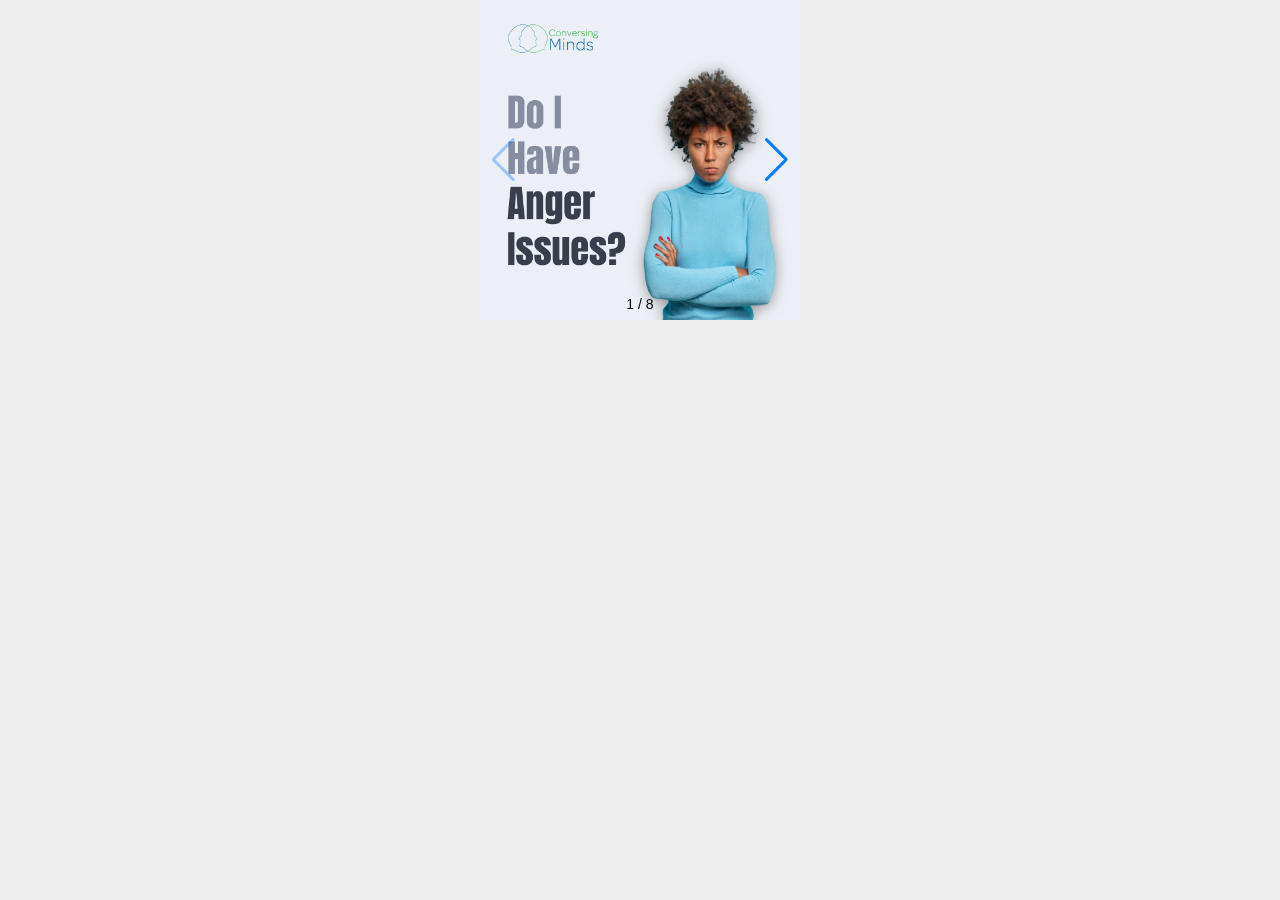
==== testing.html @ cf07fb29 "animation and smooth scroll added in page" ====
<!DOCTYPE html>
<html lang="en">
  <head>
    <meta charset="utf-8" />
    <title>Swiper demo</title>
    <meta
      name="viewport"
      content="width=device-width, initial-scale=1, minimum-scale=1, maximum-scale=1"
    />
    <!-- Link Swiper's CSS -->
    <link
      rel="stylesheet"
      href="https://unpkg.com/swiper/swiper-bundle.min.css"
    />

    <!-- Demo styles -->
    <style>
      html,
      body {
        position: relative;
        height: 100%;
      }

      body {
        background: #eee;
        font-family: Helvetica Neue, Helvetica, Arial, sans-serif;
        font-size: 14px;
        color: #000;
        margin: 0;
        padding: 0;
      }

      .swiper {
        width: 25%;
        /* height: 100%; */
      }

      .swiper-slide {
        text-align: center;
        font-size: 18px;
        background: #fff;

        /* Center slide text vertically */
        display: -webkit-box;
        display: -ms-flexbox;
        display: -webkit-flex;
        display: flex;
        -webkit-box-pack: center;
        -ms-flex-pack: center;
        -webkit-justify-content: center;
        justify-content: center;
        -webkit-box-align: center;
        -ms-flex-align: center;
        -webkit-align-items: center;
        align-items: center;
      }

      .swiper-slide img {
        display: block;
        width: 100%;
        height: 100%;
        object-fit: cover;
      }
    </style>
  </head>

  <body>
    <!-- Swiper -->
    <div class="swiper mySwiper">
      <div class="swiper-wrapper">
        <div class="swiper-slide">
            <img src="./Designs/angerissuePost/doIHaveAngarIssue-01.jpg" alt="">
        </div>
        <div class="swiper-slide"><img src="./Designs/angerissuePost/doIHaveAngarIssue-02.jpg" alt=""></div>
        <div class="swiper-slide"><img src="./Designs/angerissuePost/doIHaveAngarIssue-03.jpg" alt=""></div>
        <div class="swiper-slide"><img src="./Designs/angerissuePost/doIHaveAngarIssue-04.jpg" alt=""></div>
        <div class="swiper-slide"><img src="./Designs/angerissuePost/doIHaveAngarIssue-05.jpg" alt=""></div>
        <div class="swiper-slide"><img src="./Designs/angerissuePost/doIHaveAngarIssue-06.jpg" alt=""></div>
        <div class="swiper-slide"><img src="./Designs/angerissuePost/doIHaveAngarIssue-07.jpg" alt=""></div>
        <div class="swiper-slide"><img src="./Designs/angerissuePost/doIHaveAngarIssue-08.jpg" alt=""></div>
     
      </div>
      <div class="swiper-button-next"></div>
      <div class="swiper-button-prev"></div>
      <div class="swiper-pagination"></div>
    </div>

    <!-- Swiper JS -->
    <script src="https://unpkg.com/swiper/swiper-bundle.min.js"></script>

    <!-- Initialize Swiper -->
    <script>
      var swiper = new Swiper(".mySwiper", {
        pagination: {
          el: ".swiper-pagination",
          type: "fraction",
        },
        navigation: {
          nextEl: ".swiper-button-next",
          prevEl: ".swiper-button-prev",
        },
      });
    </script>
  </body>
</html>
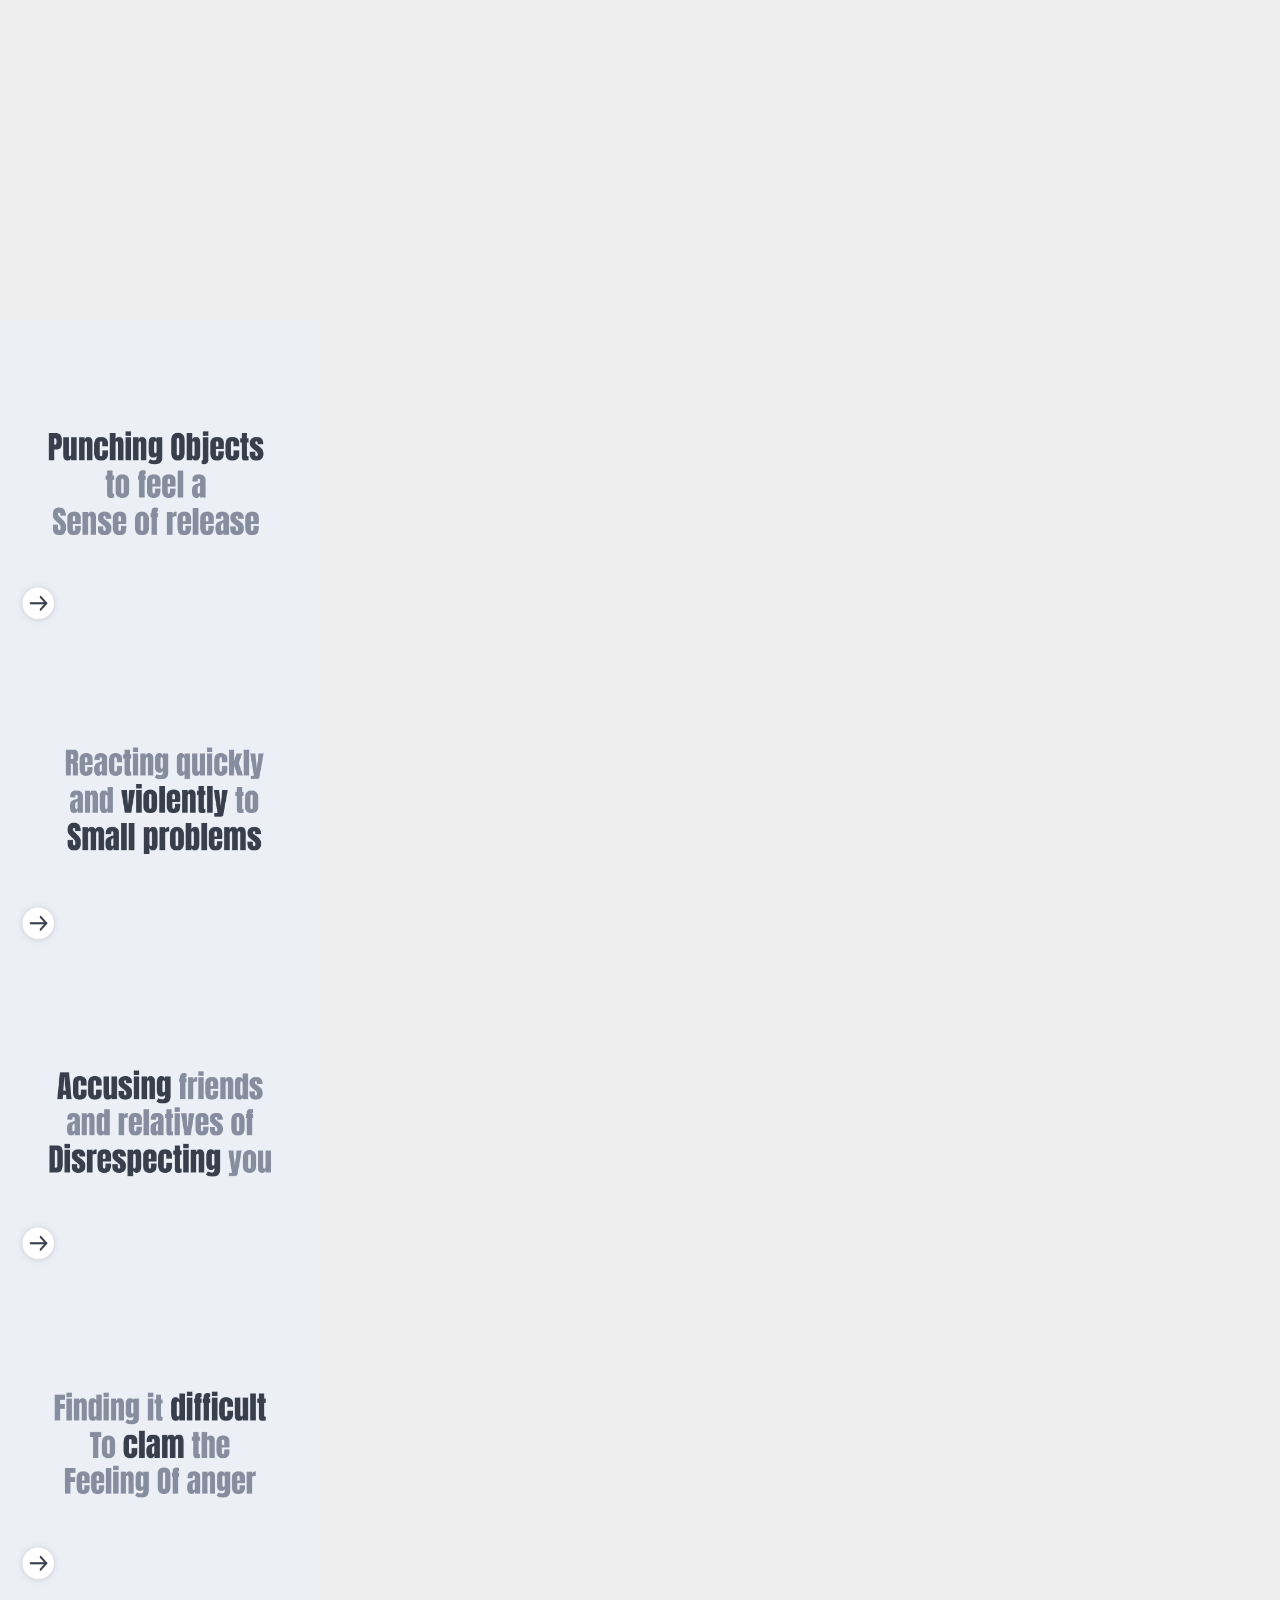
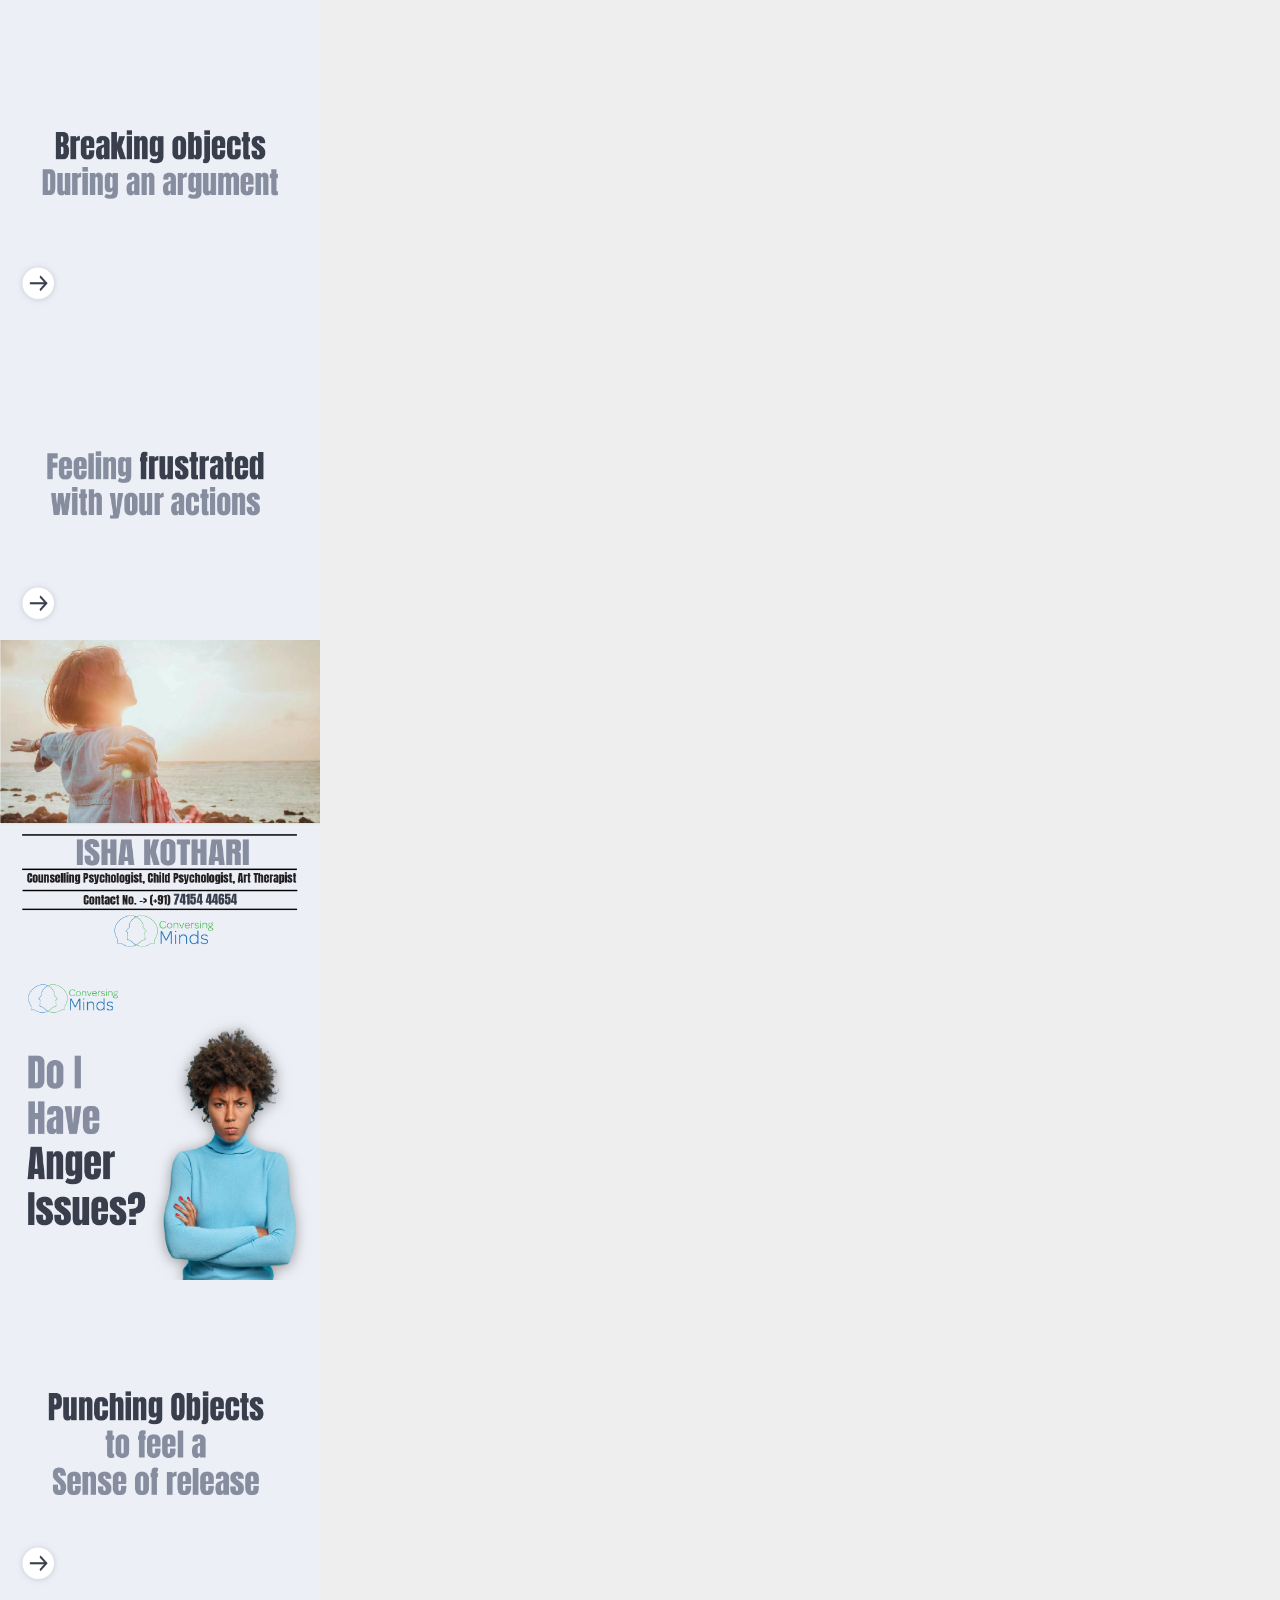
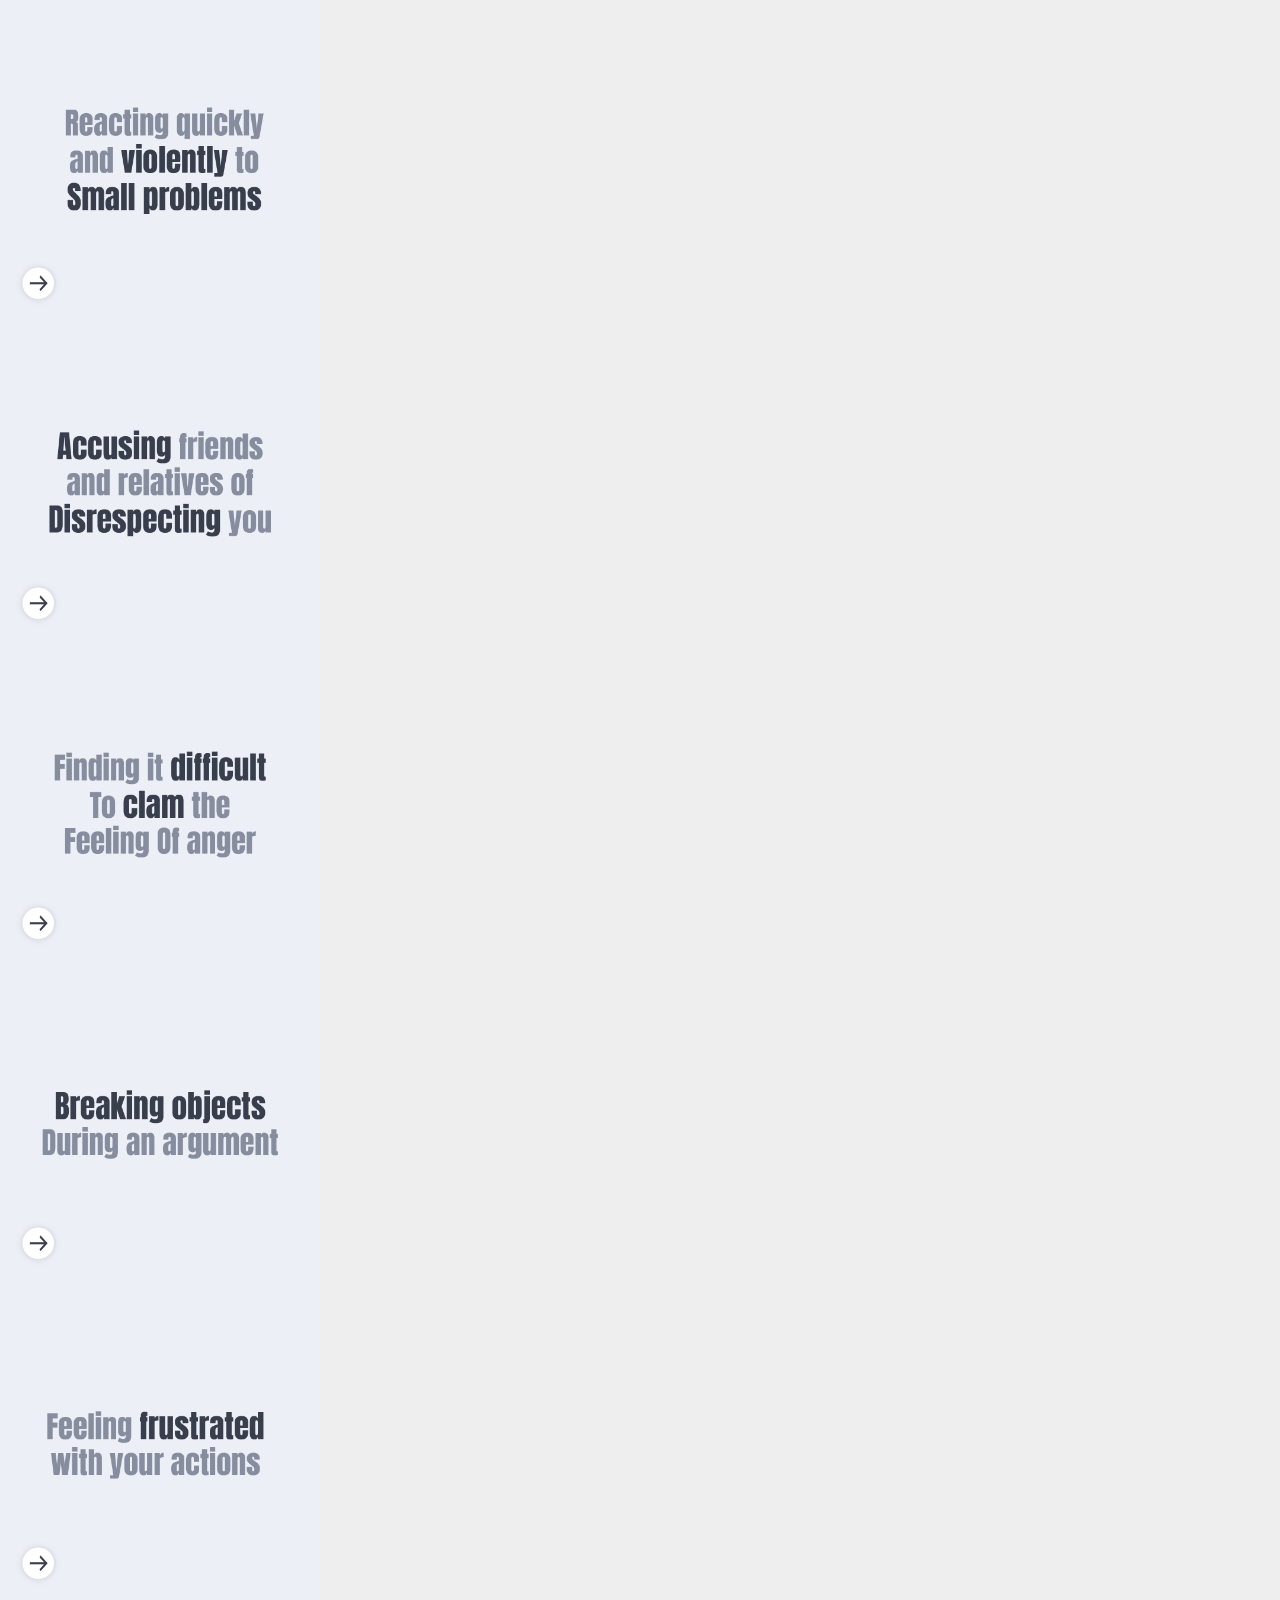
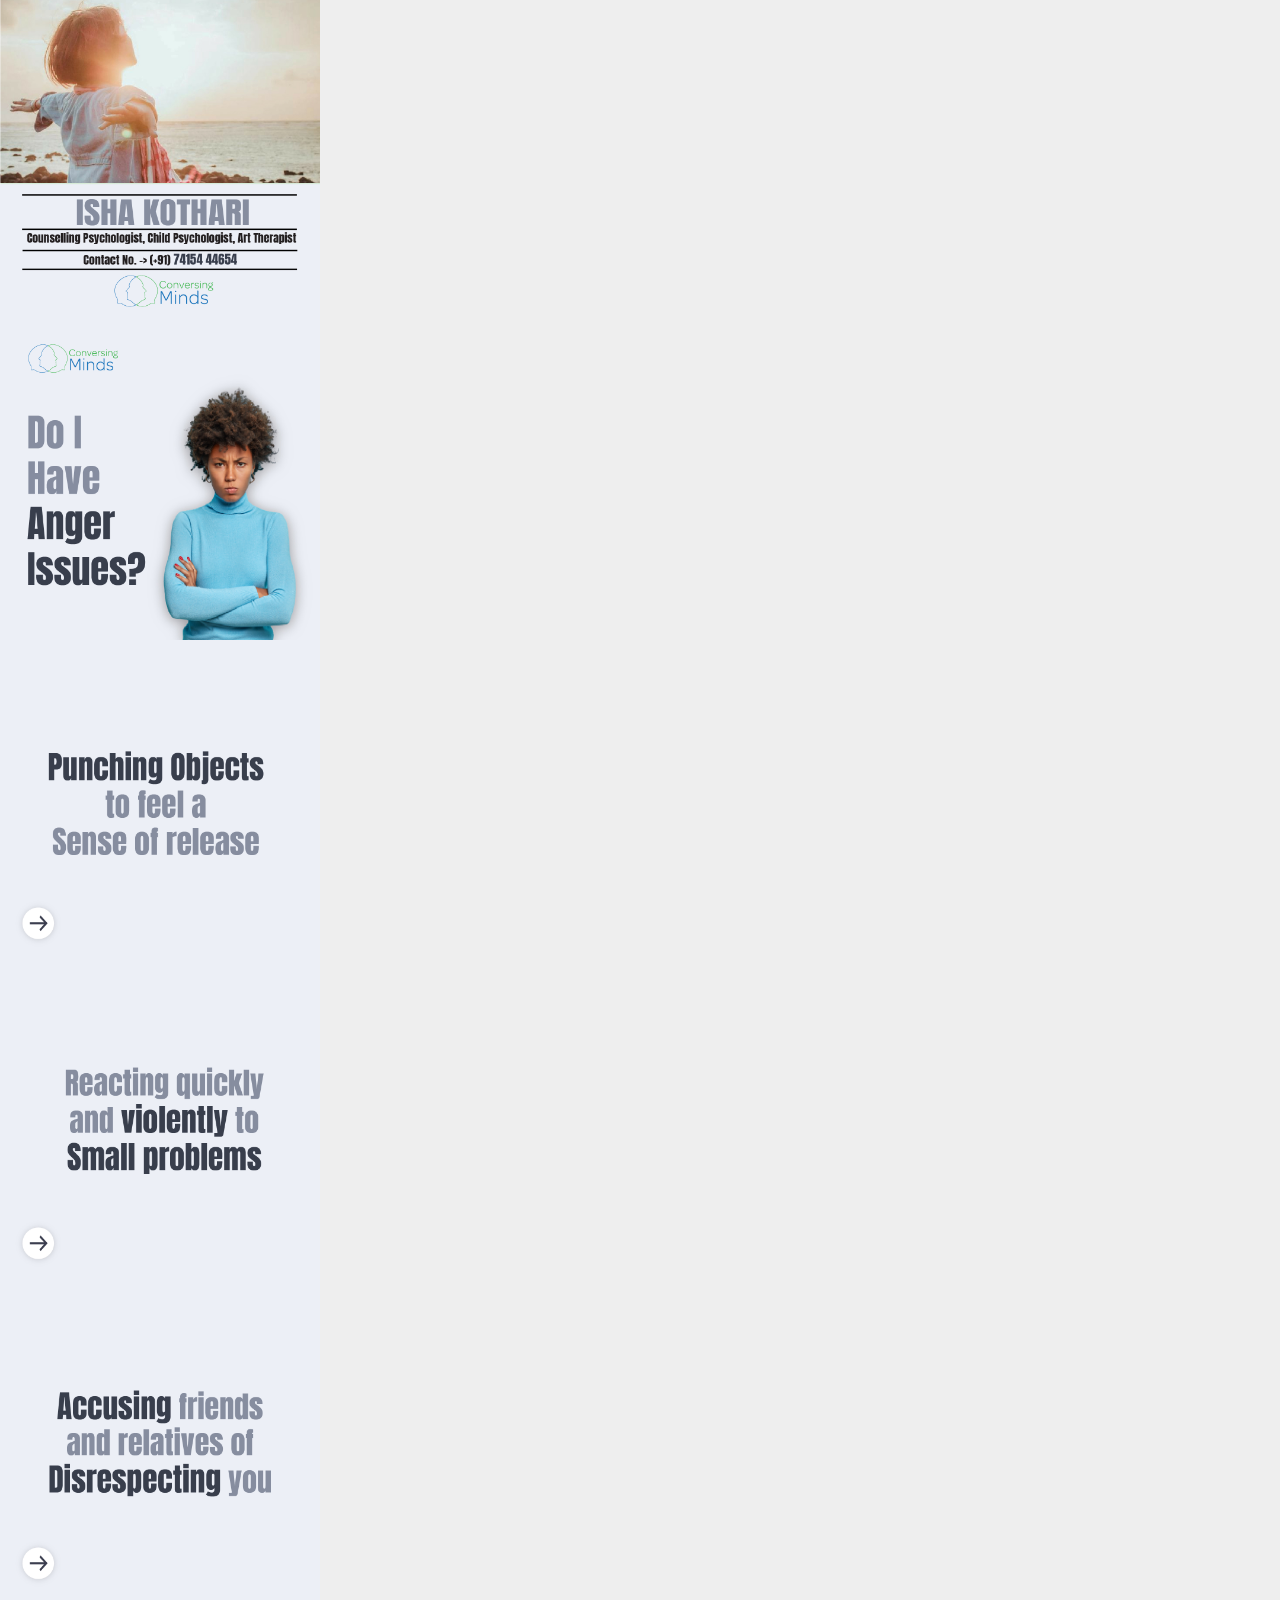
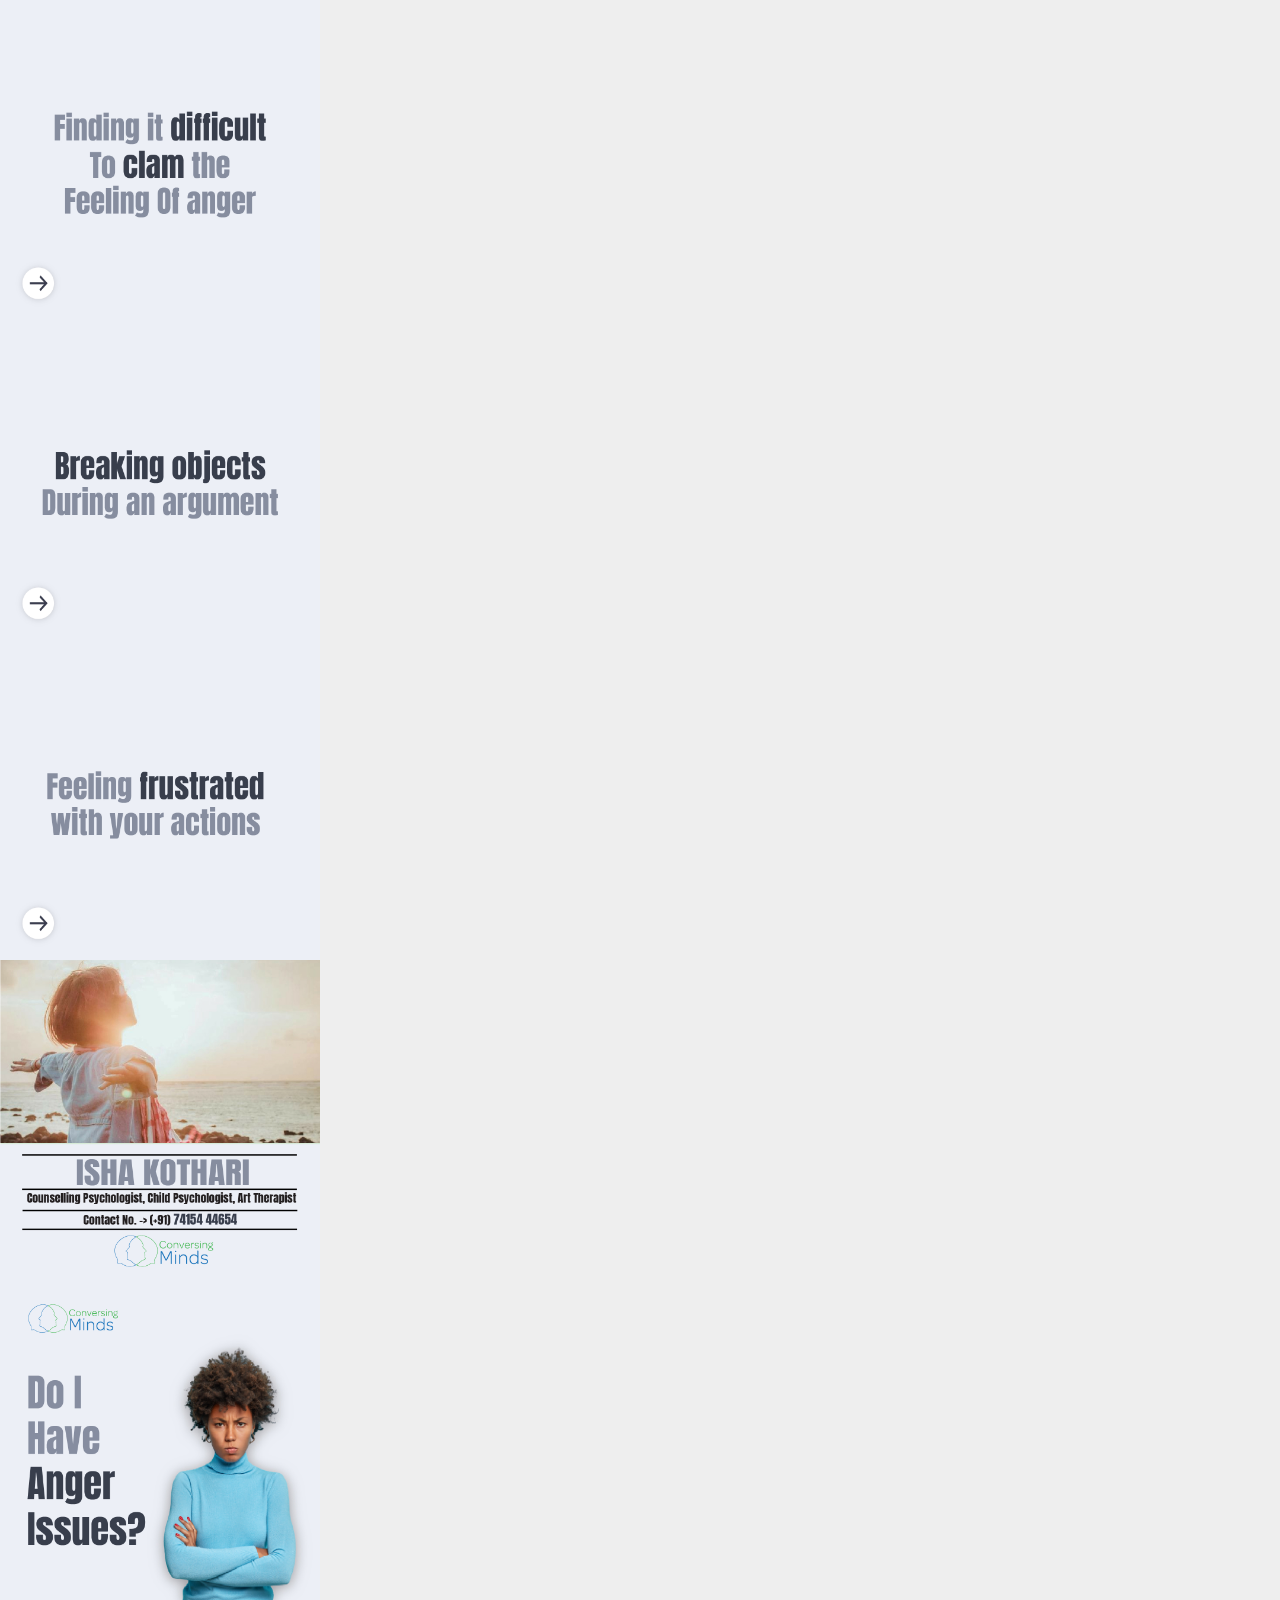
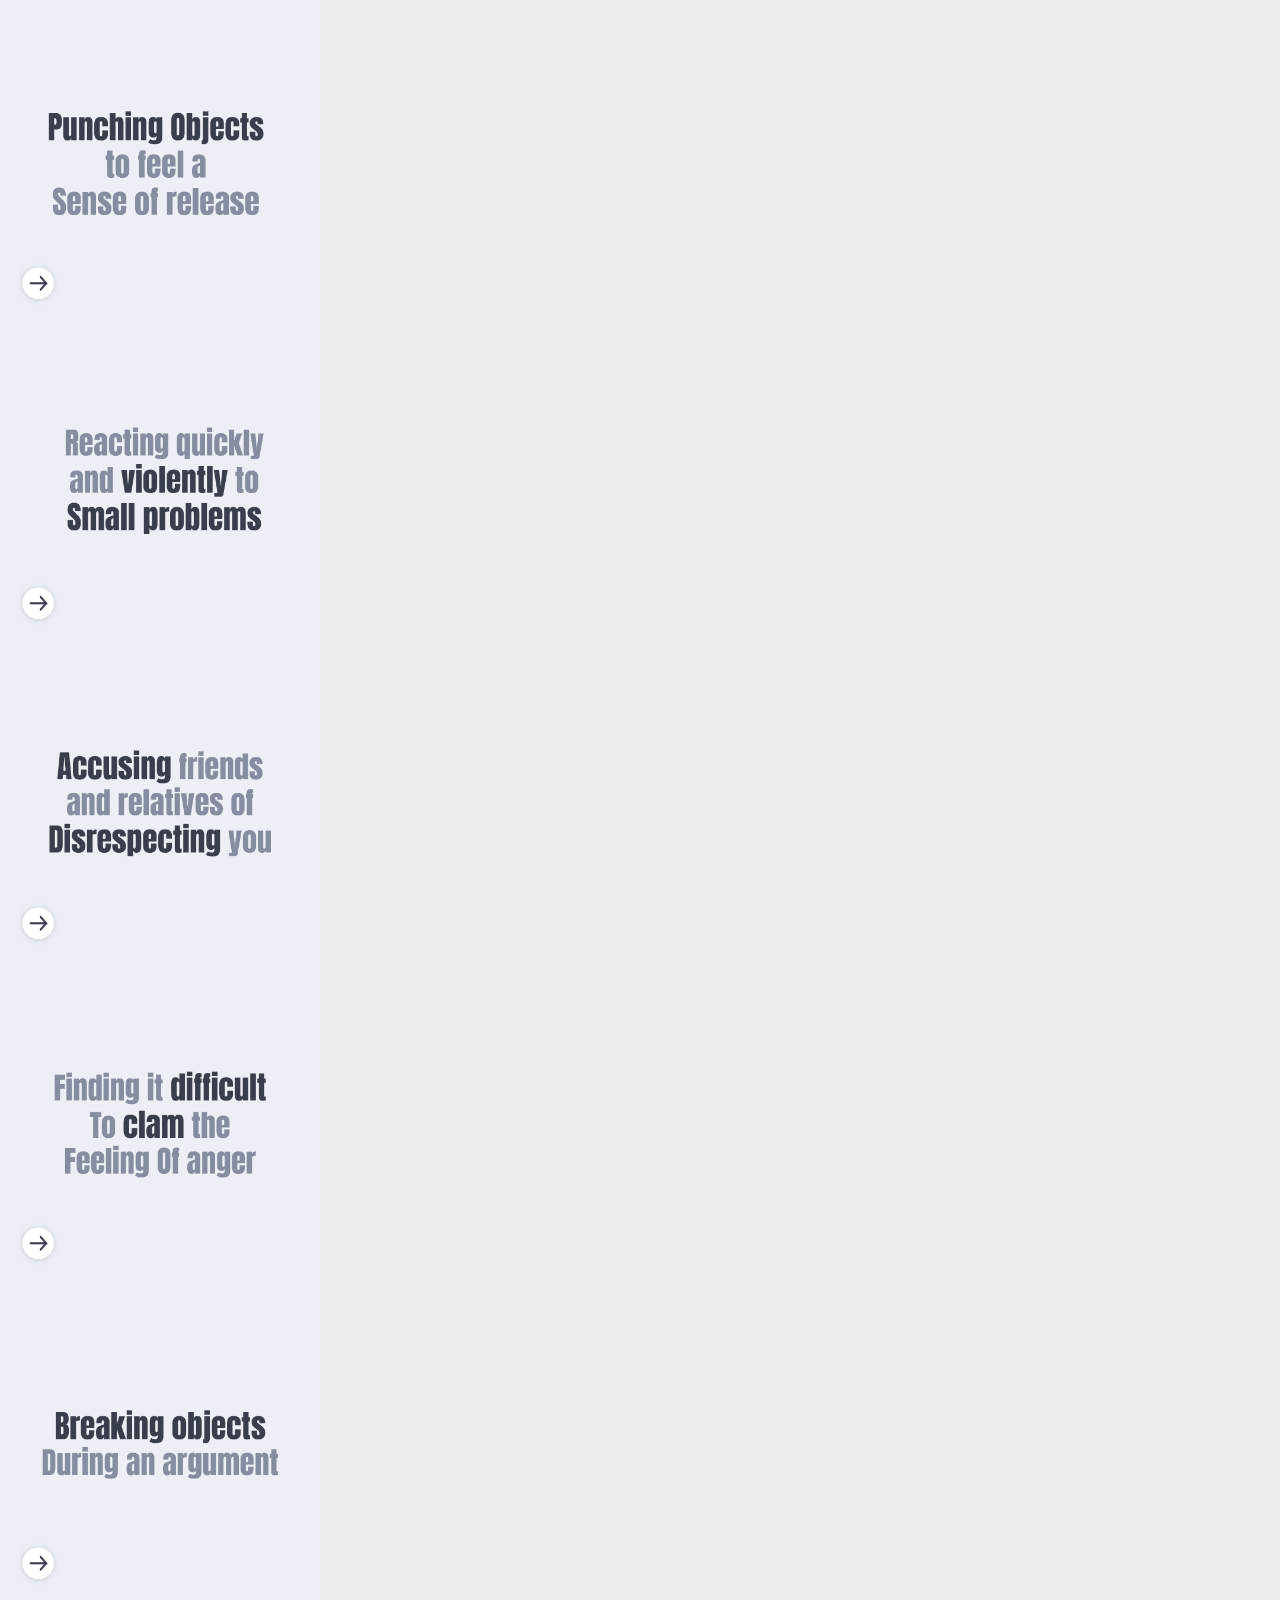
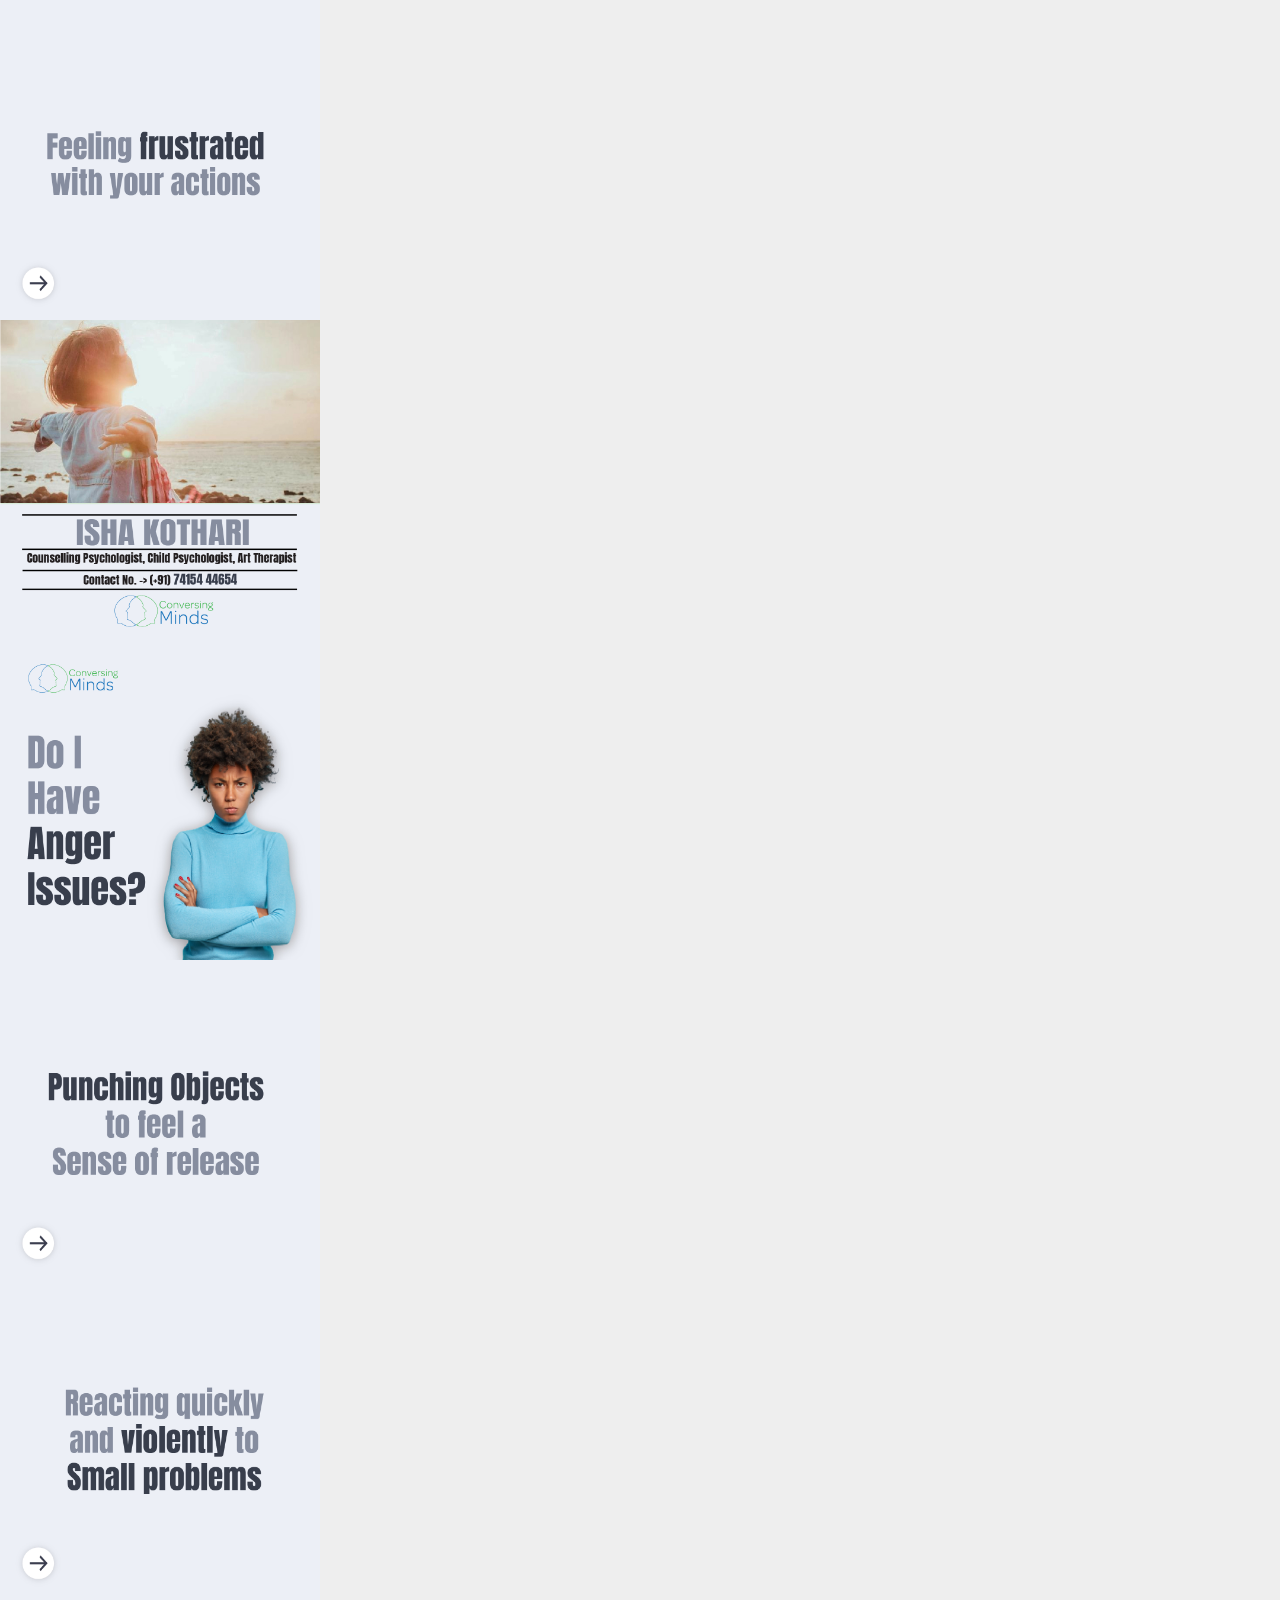
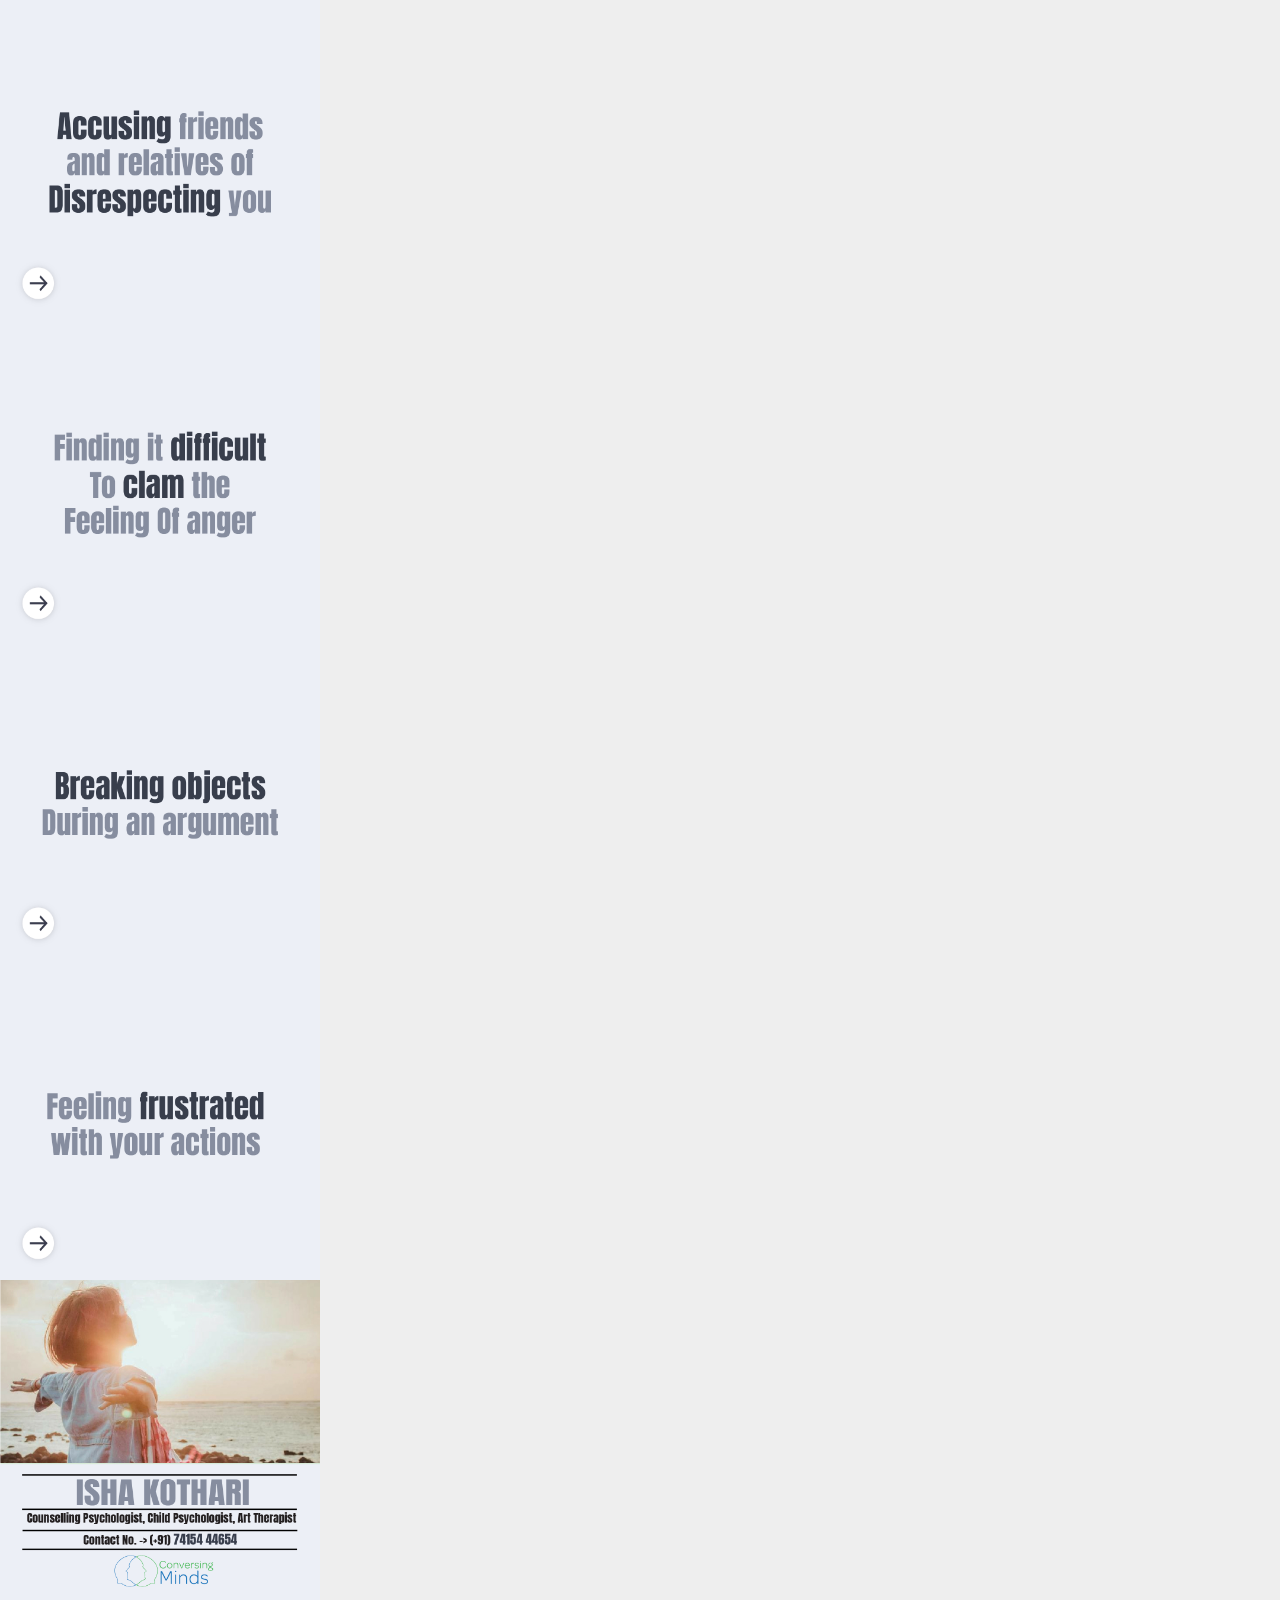
==== commit 0dcf5b01: "more designs added" ====
--- a/testing.html
+++ b/testing.html
@@ -7,11 +7,7 @@
       name="viewport"
       content="width=device-width, initial-scale=1, minimum-scale=1, maximum-scale=1"
     />
-    <!-- Link Swiper's CSS -->
-    <link
-      rel="stylesheet"
-      href="https://unpkg.com/swiper/swiper-bundle.min.css"
-    />
+    <link href="https://unpkg.com/aos@2.3.1/dist/aos.css" rel="stylesheet">
 
     <!-- Demo styles -->
     <style>
@@ -68,6 +64,78 @@
     <!-- Swiper -->
     <div class="swiper mySwiper">
       <div class="swiper-wrapper">
+        <div class="swiper-slide " data-aos="fade-up">
+            <img src="./Designs/angerissuePost/doIHaveAngarIssue-01.jpg" alt="">
+        </div>
+        <div class="swiper-slide"><img src="./Designs/angerissuePost/doIHaveAngarIssue-02.jpg" alt=""></div>
+        <div class="swiper-slide"><img src="./Designs/angerissuePost/doIHaveAngarIssue-03.jpg" alt=""></div>
+        <div class="swiper-slide"><img src="./Designs/angerissuePost/doIHaveAngarIssue-04.jpg" alt=""></div>
+        <div class="swiper-slide"><img src="./Designs/angerissuePost/doIHaveAngarIssue-05.jpg" alt=""></div>
+        <div class="swiper-slide"><img src="./Designs/angerissuePost/doIHaveAngarIssue-06.jpg" alt=""></div>
+        <div class="swiper-slide"><img src="./Designs/angerissuePost/doIHaveAngarIssue-07.jpg" alt=""></div>
+        <div class="swiper-slide"><img src="./Designs/angerissuePost/doIHaveAngarIssue-08.jpg" alt=""></div>
+     
+      </div>
+      <div class="swiper-button-next"></div>
+      <div class="swiper-button-prev"></div>
+      <div class="swiper-pagination"></div>
+    </div>
+    <div class="swiper mySwiper">
+      <div class="swiper-wrapper">
+        <div class="swiper-slide">
+            <img src="./Designs/angerissuePost/doIHaveAngarIssue-01.jpg" alt="">
+        </div>
+        <div class="swiper-slide"><img src="./Designs/angerissuePost/doIHaveAngarIssue-02.jpg" alt=""></div>
+        <div class="swiper-slide"><img src="./Designs/angerissuePost/doIHaveAngarIssue-03.jpg" alt=""></div>
+        <div class="swiper-slide"><img src="./Designs/angerissuePost/doIHaveAngarIssue-04.jpg" alt=""></div>
+        <div class="swiper-slide"><img src="./Designs/angerissuePost/doIHaveAngarIssue-05.jpg" alt=""></div>
+        <div class="swiper-slide"><img src="./Designs/angerissuePost/doIHaveAngarIssue-06.jpg" alt=""></div>
+        <div class="swiper-slide"><img src="./Designs/angerissuePost/doIHaveAngarIssue-07.jpg" alt=""></div>
+        <div class="swiper-slide"><img src="./Designs/angerissuePost/doIHaveAngarIssue-08.jpg" alt=""></div>
+     
+      </div>
+      <div class="swiper-button-next"></div>
+      <div class="swiper-button-prev"></div>
+      <div class="swiper-pagination"></div>
+    </div>
+    <div class="swiper mySwiper">
+      <div class="swiper-wrapper">
+        <div class="swiper-slide">
+            <img src="./Designs/angerissuePost/doIHaveAngarIssue-01.jpg" alt="">
+        </div>
+        <div class="swiper-slide"><img src="./Designs/angerissuePost/doIHaveAngarIssue-02.jpg" alt=""></div>
+        <div class="swiper-slide"><img src="./Designs/angerissuePost/doIHaveAngarIssue-03.jpg" alt=""></div>
+        <div class="swiper-slide"><img src="./Designs/angerissuePost/doIHaveAngarIssue-04.jpg" alt=""></div>
+        <div class="swiper-slide"><img src="./Designs/angerissuePost/doIHaveAngarIssue-05.jpg" alt=""></div>
+        <div class="swiper-slide"><img src="./Designs/angerissuePost/doIHaveAngarIssue-06.jpg" alt=""></div>
+        <div class="swiper-slide"><img src="./Designs/angerissuePost/doIHaveAngarIssue-07.jpg" alt=""></div>
+        <div class="swiper-slide"><img src="./Designs/angerissuePost/doIHaveAngarIssue-08.jpg" alt=""></div>
+     
+      </div>
+      <div class="swiper-button-next"></div>
+      <div class="swiper-button-prev"></div>
+      <div class="swiper-pagination"></div>
+    </div>
+    <div class="swiper mySwiper">
+      <div class="swiper-wrapper">
+        <div class="swiper-slide">
+            <img src="./Designs/angerissuePost/doIHaveAngarIssue-01.jpg" alt="">
+        </div>
+        <div class="swiper-slide"><img src="./Designs/angerissuePost/doIHaveAngarIssue-02.jpg" alt=""></div>
+        <div class="swiper-slide"><img src="./Designs/angerissuePost/doIHaveAngarIssue-03.jpg" alt=""></div>
+        <div class="swiper-slide"><img src="./Designs/angerissuePost/doIHaveAngarIssue-04.jpg" alt=""></div>
+        <div class="swiper-slide"><img src="./Designs/angerissuePost/doIHaveAngarIssue-05.jpg" alt=""></div>
+        <div class="swiper-slide"><img src="./Designs/angerissuePost/doIHaveAngarIssue-06.jpg" alt=""></div>
+        <div class="swiper-slide"><img src="./Designs/angerissuePost/doIHaveAngarIssue-07.jpg" alt=""></div>
+        <div class="swiper-slide"><img src="./Designs/angerissuePost/doIHaveAngarIssue-08.jpg" alt=""></div>
+     
+      </div>
+      <div class="swiper-button-next"></div>
+      <div class="swiper-button-prev"></div>
+      <div class="swiper-pagination"></div>
+    </div>
+    <div class="swiper mySwiper">
+      <div class="swiper-wrapper">
         <div class="swiper-slide">
             <img src="./Designs/angerissuePost/doIHaveAngarIssue-01.jpg" alt="">
         </div>
@@ -86,20 +154,8 @@
     </div>
 
     <!-- Swiper JS -->
-    <script src="https://unpkg.com/swiper/swiper-bundle.min.js"></script>
+   
 
-    <!-- Initialize Swiper -->
-    <script>
-      var swiper = new Swiper(".mySwiper", {
-        pagination: {
-          el: ".swiper-pagination",
-          type: "fraction",
-        },
-        navigation: {
-          nextEl: ".swiper-button-next",
-          prevEl: ".swiper-button-prev",
-        },
-      });
-    </script>
+    <script src="https://unpkg.com/aos@2.3.1/dist/aos.js"></script>
   </body>
 </html>
